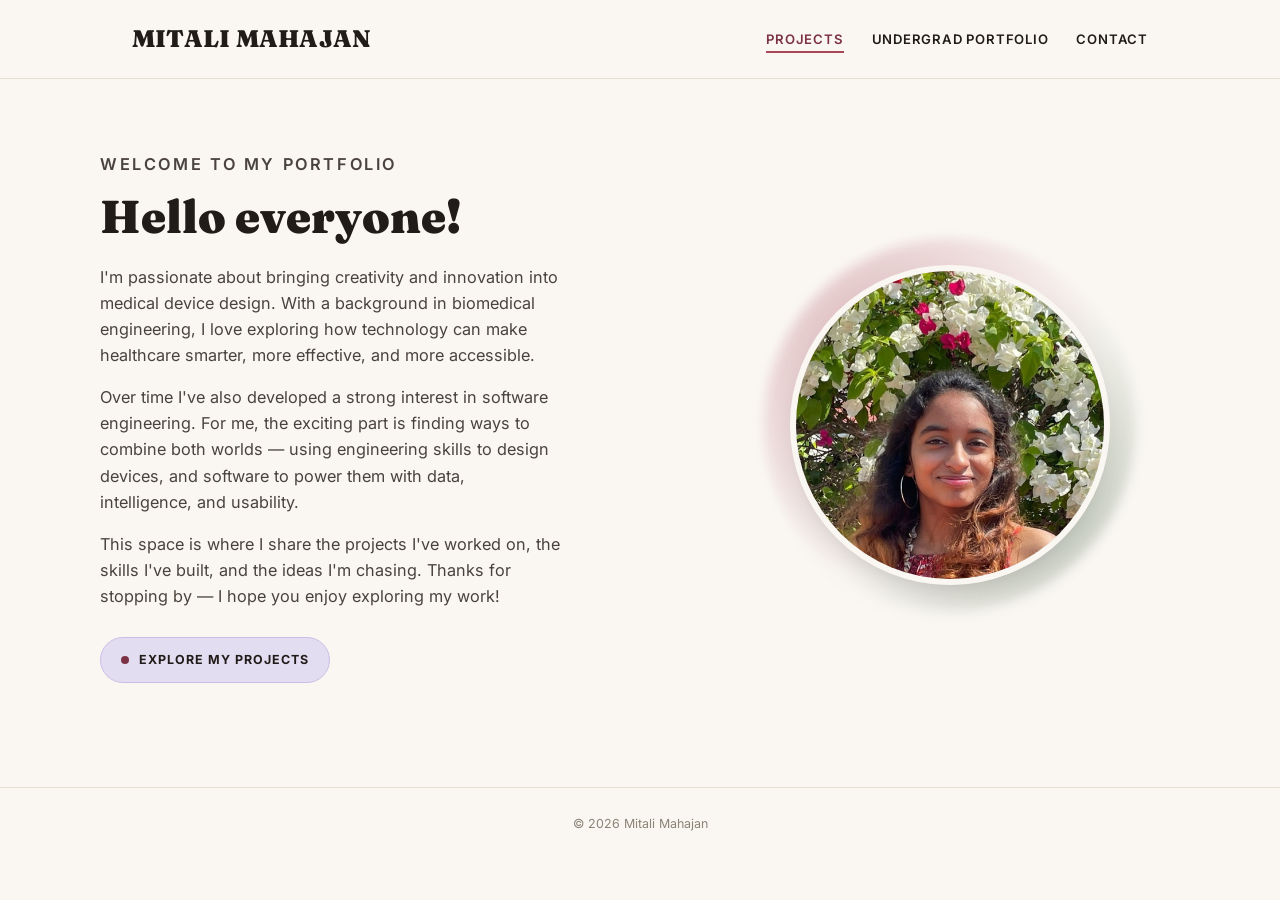
==== index.html @ 95b0ee53 "Add files via upload" ====
<!DOCTYPE html>
<html lang="en">
<head>
<meta charset="UTF-8">
<meta name="viewport" content="width=device-width, initial-scale=1.0">
<title>Mitali Mahajan — Portfolio</title>
<meta name="description" content="Mitali Mahajan — biomedical engineering &amp; software portfolio.">
<link rel="preconnect" href="https://fonts.googleapis.com">
<link href="https://fonts.googleapis.com/css2?family=Fraunces:wght@600;900&family=Inter:wght@400;500;600;700&display=swap" rel="stylesheet">
<link rel="stylesheet" href="style.css">
</head>
<body>

<header class="site-header">
  <div class="wrap">
    <a class="logo" href="index.html">MITALI MAHAJAN</a>
    <nav>
      <ul class="nav-links">
        <li><a href="projects.html" aria-current="page">Projects</a></li>
        <li><a href="#">Undergrad Portfolio</a></li>
        <li><a href="contact.html">Contact</a></li>
      </ul>
    </nav>
  </div>
</header>

<main>
  <section class="hero wrap">
    <div>
      <p class="eyebrow">Welcome to my portfolio</p>
      <h1>Hello everyone!</h1>
      <p>I'm passionate about bringing creativity and innovation into medical device design. With a background in biomedical engineering, I love exploring how technology can make healthcare smarter, more effective, and more accessible.</p>
      <p>Over time I've also developed a strong interest in software engineering. For me, the exciting part is finding ways to combine both worlds &mdash; using engineering skills to design devices, and software to power them with data, intelligence, and usability.</p>
      <p>This space is where I share the projects I've worked on, the skills I've built, and the ideas I'm chasing. Thanks for stopping by &mdash; I hope you enjoy exploring my work!</p>
      <p style="margin-top:28px;">
        <a class="pill-btn" href="projects.html"><span class="dot"></span>Explore my projects</a>
      </p>
    </div>
    <div class="hero-portrait">
      <div class="bloom" aria-hidden="true"></div>
      <img src="assets/img-000.jpg" alt="Mitali Mahajan smiling in front of white and pink bougainvillea flowers">
    </div>
  </section>
</main>

<footer class="site-footer">
  &copy; 2026 Mitali Mahajan
</footer>

</body>
</html>
---- style.css ----
/* ============================================
   Mitali Mahajan — Portfolio
   Design tokens
   ============================================ */
:root {
  --ink: #211c1a;
  --paper: #faf7f2;
  --paper-dim: #f1ece3;
  --rose: #a8465a;
  --rose-deep: #7c3245;
  --sage: #5f7a5e;
  --sage-pale: #dfe6dc;
  --lav: #e3ddf1;
  --lav-line: #c9bfe6;
  --line: #e4ded3;
  --shadow: 0 18px 40px -22px rgba(33, 28, 26, 0.35);
  --radius: 18px;

  --font-display: "Fraunces", Georgia, serif;
  --font-body: "Inter", -apple-system, BlinkMacSystemFont, sans-serif;
}

* { box-sizing: border-box; }

html { scroll-behavior: smooth; }

body {
  margin: 0;
  background: var(--paper);
  color: var(--ink);
  font-family: var(--font-body);
  font-size: 16px;
  line-height: 1.6;
  -webkit-font-smoothing: antialiased;
}

img { max-width: 100%; display: block; }

a { color: inherit; }

h1, h2, h3 {
  font-family: var(--font-display);
  font-weight: 900;
  line-height: 1.05;
  margin: 0;
}

.eyebrow {
  font-family: var(--font-body);
  font-size: 0.72rem;
  letter-spacing: 0.16em;
  text-transform: uppercase;
  font-weight: 600;
  color: var(--rose-deep);
}

/* ============ Layout shell ============ */
.wrap {
  max-width: 1080px;
  margin: 0 auto;
  padding: 0 32px;
}

/* ============ Header / nav ============ */
.site-header {
  position: sticky;
  top: 0;
  z-index: 50;
  background: rgba(250, 247, 242, 0.92);
  backdrop-filter: blur(8px);
  border-bottom: 1px solid var(--line);
}

.site-header .wrap {
  display: flex;
  align-items: center;
  justify-content: space-between;
  padding-top: 20px;
  padding-bottom: 20px;
  gap: 24px;
  flex-wrap: wrap;
}

.logo {
  font-family: var(--font-display);
  font-weight: 900;
  font-size: 1.5rem;
  letter-spacing: 0.01em;
  text-decoration: none;
  color: var(--ink);
  white-space: nowrap;
}

.logo:hover { color: var(--rose-deep); }

.nav-links {
  display: flex;
  gap: 28px;
  list-style: none;
  margin: 0;
  padding: 0;
  flex-wrap: wrap;
}

.nav-links a {
  text-decoration: none;
  font-size: 0.82rem;
  font-weight: 600;
  letter-spacing: 0.06em;
  text-transform: uppercase;
  color: var(--ink);
  padding-bottom: 4px;
  border-bottom: 2px solid transparent;
  transition: border-color 0.2s ease, color 0.2s ease;
}

.nav-links a:hover,
.nav-links a[aria-current="page"] {
  border-color: var(--rose);
  color: var(--rose-deep);
}

/* ============ Buttons / pills ============ */
.pill-btn {
  display: inline-flex;
  align-items: center;
  gap: 10px;
  background: var(--lav);
  border: 1px solid var(--lav-line);
  color: var(--ink);
  text-decoration: none;
  font-size: 0.78rem;
  font-weight: 700;
  letter-spacing: 0.08em;
  text-transform: uppercase;
  padding: 12px 20px;
  border-radius: 999px;
  transition: transform 0.18s ease, box-shadow 0.18s ease, background 0.18s ease;
}

.pill-btn:hover {
  background: #d8cff0;
  transform: translateY(-2px);
  box-shadow: var(--shadow);
}

.pill-btn .dot {
  width: 8px;
  height: 8px;
  border-radius: 50%;
  background: var(--rose-deep);
  flex: none;
}

.home-float {
  position: fixed;
  right: 28px;
  bottom: 28px;
  z-index: 40;
}

/* ============ Hero (home page) ============ */
.hero {
  padding: 72px 0 88px;
  display: grid;
  grid-template-columns: 1.1fr 0.9fr;
  gap: 56px;
  align-items: center;
}

.hero h1 {
  font-size: clamp(2.1rem, 3.6vw, 2.9rem);
  margin-bottom: 22px;
}

.hero p {
  font-size: 1.02rem;
  color: #4a433d;
  margin: 0 0 16px;
  max-width: 46ch;
}

.hero-portrait {
  position: relative;
  justify-self: center;
}

.hero-portrait .bloom {
  position: absolute;
  inset: -26px;
  border-radius: 50%;
  background: radial-gradient(circle at 30% 30%, var(--rose) 0%, transparent 62%),
              radial-gradient(circle at 75% 70%, var(--sage) 0%, transparent 55%);
  opacity: 0.35;
  filter: blur(6px);
  z-index: 0;
}

.hero-portrait img {
  position: relative;
  z-index: 1;
  width: 320px;
  height: 320px;
  object-fit: cover;
  border-radius: 50%;
  border: 6px solid var(--paper);
  box-shadow: var(--shadow);
}

/* ============ Section dividers ============ */
.divider {
  display: flex;
  align-items: center;
  gap: 14px;
  margin: 0 0 44px;
}

.divider .stem {
  width: 34px;
  height: 2px;
  background: var(--rose);
}

/* ============ Projects grid ============ */
.projects-intro {
  padding: 64px 0 8px;
  text-align: center;
}

.projects-intro h1 {
  font-size: clamp(1.9rem, 3vw, 2.5rem);
  margin: 10px 0 12px;
}

.projects-intro p {
  color: #4a433d;
  max-width: 52ch;
  margin: 0 auto;
}

.project-grid {
  display: grid;
  grid-template-columns: repeat(auto-fit, minmax(230px, 1fr));
  gap: 26px;
  padding: 48px 0 96px;
}

.project-card {
  background: #fff;
  border: 1px solid var(--line);
  border-radius: var(--radius);
  overflow: hidden;
  text-decoration: none;
  color: var(--ink);
  transition: transform 0.22s ease, box-shadow 0.22s ease;
  display: flex;
  flex-direction: column;
}

.project-card:hover {
  transform: translateY(-6px);
  box-shadow: var(--shadow);
}

.project-card .thumb {
  aspect-ratio: 4 / 3;
  overflow: hidden;
  background: var(--paper-dim);
}

.project-card .thumb img {
  width: 100%;
  height: 100%;
  object-fit: cover;
  transition: transform 0.4s ease;
}

.project-card:hover .thumb img { transform: scale(1.06); }

.project-card .card-body {
  padding: 20px 22px 24px;
  flex: 1;
  display: flex;
  flex-direction: column;
  gap: 8px;
}

.project-card h3 {
  font-size: 1.12rem;
  font-weight: 800;
}

.project-card p {
  margin: 0;
  font-size: 0.9rem;
  color: #5c554e;
}

.project-card .tag {
  margin-top: auto;
  font-size: 0.7rem;
  font-weight: 700;
  letter-spacing: 0.1em;
  text-transform: uppercase;
  color: var(--sage);
}

/* ============ Project detail pages ============ */
.detail-hero {
  padding: 56px 0 8px;
  text-align: center;
}

.detail-hero h1 {
  font-size: clamp(1.9rem, 3.2vw, 2.6rem);
  margin-top: 10px;
}

.detail-media {
  padding: 40px 0 8px;
  display: grid;
  gap: 20px;
}

.detail-media.two-col {
  grid-template-columns: 1fr 1fr;
}

.detail-media img {
  width: 100%;
  height: 100%;
  object-fit: cover;
  border-radius: var(--radius);
  box-shadow: var(--shadow);
}

.detail-media .full {
  grid-column: 1 / -1;
  max-height: 460px;
}

.detail-body {
  padding: 48px 0 40px;
  display: grid;
  grid-template-columns: repeat(2, 1fr);
  gap: 32px;
}

.detail-body p {
  margin: 0;
  color: #40392f0;
  color: #3d372f;
}

.detail-body.single {
  grid-template-columns: 1fr;
  max-width: 68ch;
  margin: 0 auto;
  text-align: center;
}

.detail-caption {
  text-align: center;
  font-family: var(--font-display);
  font-size: 1.3rem;
  font-weight: 700;
  color: var(--rose-deep);
  padding: 8px 0 32px;
}

.detail-nav {
  padding: 12px 0 100px;
  display: flex;
  justify-content: center;
  gap: 16px;
}

/* ============ Contact page ============ */
.contact-wrap {
  padding: 88px 0 140px;
  text-align: center;
}

.contact-card {
  max-width: 460px;
  margin: 40px auto 0;
  background: #fff;
  border: 1px solid var(--line);
  border-radius: var(--radius);
  box-shadow: var(--shadow);
  padding: 40px 36px;
  text-align: left;
  display: flex;
  flex-direction: column;
  gap: 20px;
}

.contact-row .label {
  display: block;
  font-size: 0.68rem;
  font-weight: 700;
  letter-spacing: 0.12em;
  text-transform: uppercase;
  color: var(--sage);
  margin-bottom: 4px;
}

.contact-row a,
.contact-row span {
  font-size: 1.02rem;
  font-weight: 600;
  text-decoration: none;
}

.contact-row a:hover { color: var(--rose-deep); }

/* ============ Footer ============ */
.site-footer {
  border-top: 1px solid var(--line);
  padding: 26px 0 40px;
  text-align: center;
  font-size: 0.78rem;
  color: #8b8378;
}

/* ============ Responsive ============ */
@media (max-width: 760px) {
  .hero {
    grid-template-columns: 1fr;
    text-align: center;
    padding-top: 48px;
  }
  .hero p { margin-left: auto; margin-right: auto; }
  .hero-portrait { order: -1; }
  .hero-portrait img { width: 220px; height: 220px; }
  .detail-media.two-col { grid-template-columns: 1fr; }
  .detail-body { grid-template-columns: 1fr; text-align: left; }
  .site-header .wrap { justify-content: center; text-align: center; }
  .nav-links { justify-content: center; }
}

@media (prefers-reduced-motion: reduce) {
  * { transition: none !important; scroll-behavior: auto !important; }
}

/* Keyboard focus visibility */
a:focus-visible, button:focus-visible {
  outline: 2px solid var(--rose-deep);
  outline-offset: 3px;
}
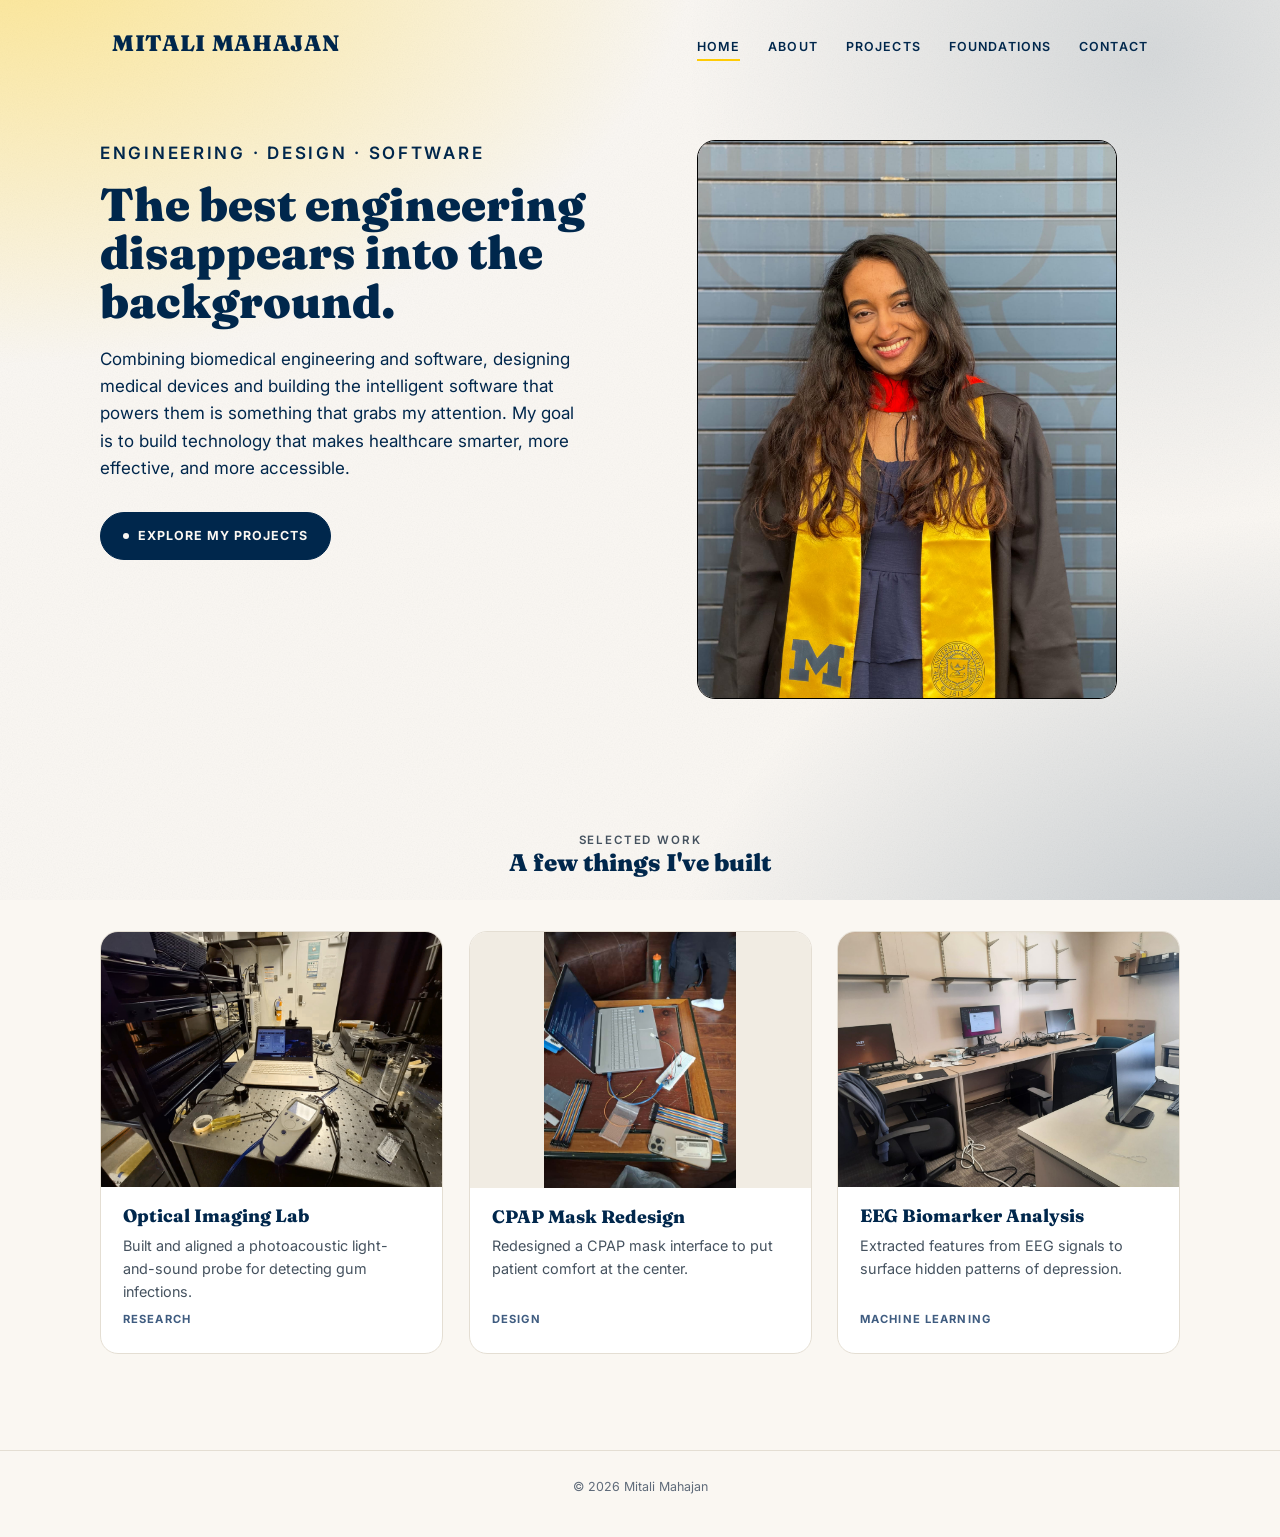
==== commit 1302a4c8: "Initial portfolio commit" ====
--- a/index.html
+++ b/index.html
@@ -3,43 +3,81 @@
 <head>
 <meta charset="UTF-8">
 <meta name="viewport" content="width=device-width, initial-scale=1.0">
-<title>Mitali Mahajan — Portfolio</title>
-<meta name="description" content="Mitali Mahajan — biomedical engineering &amp; software portfolio.">
+<title>Mitali Mahajan Portfolio</title>
+<meta name="description" content="Mitali Mahajan biomedical engineering &amp; software portfolio.">
 <link rel="preconnect" href="https://fonts.googleapis.com">
 <link href="https://fonts.googleapis.com/css2?family=Fraunces:wght@600;900&family=Inter:wght@400;500;600;700&display=swap" rel="stylesheet">
-<link rel="stylesheet" href="style.css">
+<link rel="stylesheet" href="style.css?v=11">
+<script>document.documentElement.classList.add('js');</script>
 </head>
 <body>
+
+<a class="skip-link" href="#main-content">Skip to content</a>
 
 <header class="site-header">
   <div class="wrap">
     <a class="logo" href="index.html">MITALI MAHAJAN</a>
-    <nav>
+    <nav aria-label="Primary">
       <ul class="nav-links">
-        <li><a href="projects.html" aria-current="page">Projects</a></li>
-        <li><a href="#">Undergrad Portfolio</a></li>
+        <li><a href="index.html" aria-current="page">Home</a></li>
+        <li><a href="about.html">About</a></li>
+        <li><a href="projects.html">Projects</a></li>
+        <li><a href="https://mitalimahajan2209.wixsite.com/mitali-mahajan" target="_blank" rel="noopener">Foundations</a></li>
         <li><a href="contact.html">Contact</a></li>
       </ul>
     </nav>
   </div>
 </header>
 
-<main>
+<main id="main-content">
   <section class="hero wrap">
-    <div>
-      <p class="eyebrow">Welcome to my portfolio</p>
-      <h1>Hello everyone!</h1>
-      <p>I'm passionate about bringing creativity and innovation into medical device design. With a background in biomedical engineering, I love exploring how technology can make healthcare smarter, more effective, and more accessible.</p>
-      <p>Over time I've also developed a strong interest in software engineering. For me, the exciting part is finding ways to combine both worlds &mdash; using engineering skills to design devices, and software to power them with data, intelligence, and usability.</p>
-      <p>This space is where I share the projects I've worked on, the skills I've built, and the ideas I'm chasing. Thanks for stopping by &mdash; I hope you enjoy exploring my work!</p>
-      <p style="margin-top:28px;">
+    <div data-reveal-group>
+      <p class="eyebrow reveal">Engineering · Design · Software</p>
+      <h1 class="reveal">The best engineering disappears into the background.</h1>
+      <p class="reveal">Combining biomedical engineering and software, designing medical devices and building the intelligent software that powers them is something that grabs my attention. My goal is to build technology that makes healthcare smarter, more effective, and more accessible.</p>
+      <p class="reveal hero-cta">
         <a class="pill-btn" href="projects.html"><span class="dot"></span>Explore my projects</a>
       </p>
     </div>
-    <div class="hero-portrait">
-      <div class="bloom" aria-hidden="true"></div>
-      <img src="assets/img-000.jpg" alt="Mitali Mahajan smiling in front of white and pink bougainvillea flowers">
+    <div class="hero-portrait reveal">
+      <img src="assets/gradpic.jpeg" alt="Mitali Mahajan in cap and gown wearing a University of Michigan graduation stole">
     </div>
+  </section>
+
+  <section class="projects-intro wrap">
+    <p class="eyebrow">Selected work</p>
+    <h2>A few things I've built</h2>
+  </section>
+
+  <section class="project-grid wrap">
+
+    <a class="project-card" href="optical-imaging.html">
+      <div class="thumb"><img src="assets/img-001.jpg" alt="Photoacoustic optical imaging lab setup"></div>
+      <div class="card-body">
+        <h3>Optical Imaging Lab</h3>
+        <p>Built and aligned a photoacoustic light-and-sound probe for detecting gum infections.</p>
+        <span class="tag">Research</span>
+      </div>
+    </a>
+
+    <a class="project-card" href="sling-health.html">
+      <div class="thumb"><img src="assets/img-003.jpg" alt="Sling Health prototyping session"></div>
+      <div class="card-body">
+        <h3>CPAP Mask Redesign</h3>
+        <p>Redesigned a CPAP mask interface to put patient comfort at the center.</p>
+        <span class="tag">Design</span>
+      </div>
+    </a>
+
+    <a class="project-card" href="ml-eeg.html">
+      <div class="thumb"><img src="assets/img-005.jpg" alt="Lehigh University campus sign"></div>
+      <div class="card-body">
+        <h3>EEG Biomarker Analysis</h3>
+        <p>Extracted features from EEG signals to surface hidden patterns of depression.</p>
+        <span class="tag">Machine Learning</span>
+      </div>
+    </a>
+
   </section>
 </main>
 
@@ -47,5 +85,6 @@
   &copy; 2026 Mitali Mahajan
 </footer>
 
+<script src="script.js"></script>
 </body>
 </html>
--- a/style.css
+++ b/style.css
@@ -1,20 +1,46 @@
 /* ============================================
-   Mitali Mahajan — Portfolio
-   Design tokens
+   Mitali Mahajan Portfolio
+   Design tokens — maize & blue (U-M) palette
    ============================================ */
 :root {
-  --ink: #211c1a;
-  --paper: #faf7f2;
-  --paper-dim: #f1ece3;
-  --rose: #a8465a;
-  --rose-deep: #7c3245;
-  --sage: #5f7a5e;
-  --sage-pale: #dfe6dc;
-  --lav: #e3ddf1;
-  --lav-line: #c9bfe6;
-  --line: #e4ded3;
-  --shadow: 0 18px 40px -22px rgba(33, 28, 26, 0.35);
+  /* ---- Anchor blue (University of Michigan blue) ---- */
+  --blue: #00274c;          /* primary: sidebar bg, headings, body text on light */
+  --blue-deep: #001a33;     /* deeper blue: image mattes, pressed states */
+  --blue-bright: #2b5590;   /* lifted blue: link hover on light, focus ring */
+  --blue-rgb: 0, 39, 76;    /* translucent blue overlays */
+
+  /* ---- Secondary muted blue (steel) — tags, labels, secondary UI ---- */
+  --steel: #3f5c80;
+
+  /* ---- Maize accent — spot colour only, never a large fill ---- */
+  --maize: #ffcb05;         /* active nav state, key hover highlights, signature accent */
+  --maize-rgb: 255, 203, 5; /* maize glows */
+
+  /* ---- Neutral surfaces ---- */
+  --paper: #faf7f2;         /* warm off-white — main content bg */
+  --paper-dim: #f1ece3;     /* warm dim — image thumb bg */
+  --card: #ffffff;          /* card / panel bg */
+  --line: #e4ded3;          /* warm hairline border */
+
+  /* ---- Text on light ---- */
+  --text-soft: #45525f;     /* secondary paragraph text */
+  --muted: #5f6b7a;         /* footer / faint text */
+
+  /* ---- Soft UI fill (buttons / chips) ---- */
+  --fill: #e9eef5;
+  --fill-line: #cdd9e8;
+  --fill-hover: #dae4f1;
+
+  /* ---- Sidebar ---- */
+  --sidebar-bg: var(--blue);
+  --sidebar-ink: #eef2f7;   /* near-white text on blue */
+  --sidebar-muted: #9db0c6; /* muted blue-grey — inactive / footer */
+
+  --shadow: 0 18px 40px -22px rgba(0, 20, 45, 0.30);
+  --shadow-lift: 0 26px 55px -24px rgba(0, 20, 45, 0.40);
   --radius: 18px;
+
+  --sidebar-w: 264px;
 
   --font-display: "Fraunces", Georgia, serif;
   --font-body: "Inter", -apple-system, BlinkMacSystemFont, sans-serif;
@@ -27,11 +53,31 @@
 body {
   margin: 0;
   background: var(--paper);
-  color: var(--ink);
+  color: var(--blue);
   font-family: var(--font-body);
   font-size: 16px;
   line-height: 1.6;
   -webkit-font-smoothing: antialiased;
+}
+
+/* ============ Ambient page backdrop ============
+   Fixed layer behind all content: two soft light washes in
+   opposite corners plus a faint paper grain. Kept very low
+   contrast so it reads as texture, never pattern. */
+body::before {
+  content: "";
+  position: fixed;
+  inset: 0;
+  z-index: -1;
+  pointer-events: none;
+  background-color: var(--paper);
+  background-image:
+    radial-gradient(1250px 780px at 0% -8%, rgba(var(--maize-rgb), 0.42), transparent 56%),
+    radial-gradient(1150px 880px at 104% 114%, rgba(var(--blue-rgb), 0.26), transparent 58%),
+    radial-gradient(780px 780px at 90% 6%, rgba(var(--blue-rgb), 0.14), transparent 60%),
+    url("data:image/svg+xml,%3Csvg xmlns='http://www.w3.org/2000/svg' width='160' height='160'%3E%3Cfilter id='n'%3E%3CfeTurbulence type='fractalNoise' baseFrequency='0.8' numOctaves='2' stitchTiles='stitch'/%3E%3CfeColorMatrix type='saturate' values='0'/%3E%3C/filter%3E%3Crect width='100%25' height='100%25' filter='url(%23n)' opacity='0.09'/%3E%3C/svg%3E");
+  background-repeat: no-repeat, no-repeat, no-repeat, repeat;
+  background-size: auto, auto, auto, 160px 160px;
 }
 
 img { max-width: 100%; display: block; }
@@ -51,7 +97,7 @@
   letter-spacing: 0.16em;
   text-transform: uppercase;
   font-weight: 600;
-  color: var(--rose-deep);
+  color: var(--steel);
 }
 
 /* ============ Layout shell ============ */
@@ -61,94 +107,60 @@
   padding: 0 32px;
 }
 
-/* ============ Header / nav ============ */
-.site-header {
-  position: sticky;
-  top: 0;
-  z-index: 50;
-  background: rgba(250, 247, 242, 0.92);
-  backdrop-filter: blur(8px);
-  border-bottom: 1px solid var(--line);
-}
-
-.site-header .wrap {
-  display: flex;
-  align-items: center;
-  justify-content: space-between;
-  padding-top: 20px;
-  padding-bottom: 20px;
-  gap: 24px;
-  flex-wrap: wrap;
-}
-
-.logo {
-  font-family: var(--font-display);
-  font-weight: 900;
-  font-size: 1.5rem;
-  letter-spacing: 0.01em;
-  text-decoration: none;
-  color: var(--ink);
-  white-space: nowrap;
-}
-
-.logo:hover { color: var(--rose-deep); }
-
-.nav-links {
-  display: flex;
-  gap: 28px;
-  list-style: none;
-  margin: 0;
-  padding: 0;
-  flex-wrap: wrap;
-}
-
-.nav-links a {
-  text-decoration: none;
+#main-content {
+  min-width: 0;
+  min-height: 100vh;
+}
+
+/* ============ Skip link ============ */
+.skip-link {
+  position: fixed;
+  top: 10px;
+  left: 10px;
+  z-index: 120;
+  background: var(--sidebar-bg);
+  color: #fff;
   font-size: 0.82rem;
   font-weight: 600;
-  letter-spacing: 0.06em;
-  text-transform: uppercase;
-  color: var(--ink);
-  padding-bottom: 4px;
-  border-bottom: 2px solid transparent;
-  transition: border-color 0.2s ease, color 0.2s ease;
-}
-
-.nav-links a:hover,
-.nav-links a[aria-current="page"] {
-  border-color: var(--rose);
-  color: var(--rose-deep);
-}
+  padding: 10px 16px;
+  border-radius: 10px;
+  text-decoration: none;
+  transform: translateY(-180%);
+  transition: transform 0.2s ease;
+}
+.skip-link:focus { transform: none; }
 
 /* ============ Buttons / pills ============ */
 .pill-btn {
   display: inline-flex;
   align-items: center;
-  gap: 10px;
-  background: var(--lav);
-  border: 1px solid var(--lav-line);
-  color: var(--ink);
+  gap: 9px;
+  background: var(--blue);
+  border: 1px solid var(--blue);
+  color: var(--paper);
   text-decoration: none;
   font-size: 0.78rem;
   font-weight: 700;
   letter-spacing: 0.08em;
   text-transform: uppercase;
-  padding: 12px 20px;
+  padding: 13px 22px;
   border-radius: 999px;
-  transition: transform 0.18s ease, box-shadow 0.18s ease, background 0.18s ease;
+  transition: transform 0.18s ease, box-shadow 0.18s ease,
+              background 0.18s ease, border-color 0.18s ease;
 }
 
 .pill-btn:hover {
-  background: #d8cff0;
-  transform: translateY(-2px);
-  box-shadow: var(--shadow);
+  background: var(--blue-bright);
+  border-color: var(--blue-bright);
+  transform: translateY(-3px);
+  box-shadow: var(--shadow-lift);
 }
 
 .pill-btn .dot {
-  width: 8px;
-  height: 8px;
+  width: 6px;
+  height: 6px;
   border-radius: 50%;
-  background: var(--rose-deep);
+  background: currentColor;
   flex: none;
 }
 
@@ -159,25 +171,50 @@
   z-index: 40;
 }
 
+/* ============ Scroll reveal ============ */
+html.js .reveal {
+  opacity: 0;
+  transform: translateY(22px);
+  transition: opacity 0.7s ease,
+              transform 0.7s cubic-bezier(0.2, 0.7, 0.2, 1);
+  transition-delay: var(--reveal-delay, 0ms);
+  will-change: opacity, transform;
+}
+html.js .reveal.is-visible {
+  opacity: 1;
+  transform: none;
+}
+
 /* ============ Hero (home page) ============ */
 .hero {
-  padding: 72px 0 88px;
+  padding: 52px 0 68px;
   display: grid;
-  grid-template-columns: 1.1fr 0.9fr;
-  gap: 56px;
-  align-items: center;
+  grid-template-columns: 1.05fr 0.95fr;
+  gap: 64px;
+  align-items: start;
 }
 
 .hero h1 {
   font-size: clamp(2.1rem, 3.6vw, 2.9rem);
-  margin-bottom: 22px;
+  margin-bottom: 20px;
 }
 
 .hero p {
-  font-size: 1.02rem;
-  color: #4a433d;
-  margin: 0 0 16px;
-  max-width: 46ch;
+  font-size: 1.0625rem;
+  color: var(--blue);
+  margin: 0 0 14px;
+  max-width: 44ch;
+}
+
+/* "About the site" paragraph — set apart from the two "about me" ones */
+.hero .hero-note {
+  margin-top: 26px;
+  padding-top: 22px;
+  border-top: 1px solid var(--line);
+}
+
+.hero .hero-cta {
+  margin: 30px 0 0;
 }
 
 .hero-portrait {
@@ -185,26 +222,14 @@
   justify-self: center;
 }
 
-.hero-portrait .bloom {
-  position: absolute;
-  inset: -26px;
-  border-radius: 50%;
-  background: radial-gradient(circle at 30% 30%, var(--rose) 0%, transparent 62%),
-              radial-gradient(circle at 75% 70%, var(--sage) 0%, transparent 55%);
-  opacity: 0.35;
-  filter: blur(6px);
-  z-index: 0;
-}
-
 .hero-portrait img {
   position: relative;
   z-index: 1;
-  width: 320px;
-  height: 320px;
-  object-fit: cover;
-  border-radius: 50%;
-  border: 6px solid var(--paper);
-  box-shadow: var(--shadow);
+  width: min(420px, 100%);
+  height: auto;
+  object-fit: contain;
+  border-radius: var(--radius);
+  border: 1px solid #000;
 }
 
 /* ============ Section dividers ============ */
@@ -218,7 +243,7 @@
 .divider .stem {
   width: 34px;
   height: 2px;
-  background: var(--rose);
+  background: var(--maize);
 }
 
 /* ============ Projects grid ============ */
@@ -233,7 +258,7 @@
 }
 
 .projects-intro p {
-  color: #4a433d;
+  color: var(--text-soft);
   max-width: 52ch;
   margin: 0 auto;
 }
@@ -246,23 +271,33 @@
 }
 
 .project-card {
-  background: #fff;
+  background: var(--card);
   border: 1px solid var(--line);
   border-radius: var(--radius);
   overflow: hidden;
   text-decoration: none;
-  color: var(--ink);
-  transition: transform 0.22s ease, box-shadow 0.22s ease;
+  color: var(--blue);
+  transform: perspective(900px);
+  transition: transform 0.24s cubic-bezier(0.2, 0.7, 0.2, 1),
+              box-shadow 0.28s ease;
   display: flex;
   flex-direction: column;
 }
 
 .project-card:hover {
-  transform: translateY(-6px);
-  box-shadow: var(--shadow);
+  transform: perspective(900px)
+             rotateX(var(--tiltX, 0deg))
+             rotateY(var(--tiltY, 0deg))
+             translateY(-6px) scale(1.015);
+  box-shadow: var(--shadow-lift);
+}
+.project-card:focus-visible {
+  outline: 2px solid var(--blue);
+  outline-offset: 3px;
 }
 
 .project-card .thumb {
+  position: relative;
   aspect-ratio: 4 / 3;
   overflow: hidden;
   background: var(--paper-dim);
@@ -271,11 +306,36 @@
 .project-card .thumb img {
   width: 100%;
   height: 100%;
-  object-fit: cover;
+  object-fit: contain;
   transition: transform 0.4s ease;
 }
 
 .project-card:hover .thumb img { transform: scale(1.06); }
+
+/* "View project" affordance appears on hover / focus */
+.project-card .thumb::after {
+  content: "View project \2192";
+  position: absolute;
+  left: 14px;
+  bottom: 14px;
+  font-family: var(--font-body);
+  font-size: 0.68rem;
+  font-weight: 700;
+  letter-spacing: 0.08em;
+  text-transform: uppercase;
+  color: #fff;
+  background: rgba(var(--blue-rgb), 0.92);
+  padding: 7px 12px;
+  border-radius: 999px;
+  transform: translateY(8px);
+  opacity: 0;
+  transition: transform 0.28s ease, opacity 0.28s ease;
+}
+.project-card:hover .thumb::after,
+.project-card:focus-visible .thumb::after {
+  transform: none;
+  opacity: 1;
+}
 
 .project-card .card-body {
   padding: 20px 22px 24px;
@@ -293,7 +353,7 @@
 .project-card p {
   margin: 0;
   font-size: 0.9rem;
-  color: #5c554e;
+  color: var(--text-soft);
 }
 
 .project-card .tag {
@@ -302,7 +362,7 @@
   font-weight: 700;
   letter-spacing: 0.1em;
   text-transform: uppercase;
-  color: var(--sage);
+  color: var(--steel);
 }
 
 /* ============ Project detail pages ============ */
@@ -328,15 +388,16 @@
 
 .detail-media img {
   width: 100%;
-  height: 100%;
-  object-fit: cover;
+  height: auto;
+  object-fit: contain;
   border-radius: var(--radius);
   box-shadow: var(--shadow);
 }
 
 .detail-media .full {
   grid-column: 1 / -1;
-  max-height: 460px;
+  max-height: 80vh;
+  object-fit: contain;
 }
 
 .detail-body {
@@ -348,8 +409,7 @@
 
 .detail-body p {
   margin: 0;
-  color: #40392f0;
-  color: #3d372f;
+  color: var(--text-soft);
 }
 
 .detail-body.single {
@@ -359,12 +419,91 @@
   text-align: center;
 }
 
+/* About page — photo + text two-column body
+   (inherits the 2-col grid + mobile stacking from .detail-body) */
+.about-columns {
+  align-items: stretch;
+}
+
+/* Photo fills the height of the text column and crops to fit. */
+.about-photo {
+  position: relative;
+  overflow: hidden;
+  min-height: 320px;
+  border-radius: var(--radius);
+  border: 1px solid #000;
+}
+
+.about-photo img {
+  position: absolute;
+  inset: 0;
+  width: 100%;
+  height: 100%;
+  object-fit: cover;
+  object-position: center 38%;
+}
+
+.about-text p + p {
+  margin-top: 16px;
+}
+
+/* About page — Skills & Tools row */
+.about-skills {
+  padding: 40px 0 8px;
+  text-align: center;
+}
+
+.skill-list {
+  list-style: none;
+  margin: 16px 0 0;
+  padding: 0;
+  display: flex;
+  flex-wrap: wrap;
+  justify-content: center;
+  gap: 12px;
+}
+
+.skill-list li {
+  background: var(--card);
+  border: 1px solid var(--line);
+  border-radius: 999px;
+  padding: 10px 18px;
+  font-size: 0.85rem;
+  font-weight: 600;
+  color: var(--blue);
+}
+
+/* "More" toggle — wrapper carries no pill, the button is the pill */
+.skill-list li.skill-more-wrap {
+  background: none;
+  border: 0;
+  padding: 0;
+}
+
+.skill-more {
+  font-family: inherit;
+  background: var(--fill);
+  border: 1px solid var(--fill-line);
+  border-radius: 999px;
+  padding: 10px 18px;
+  font-size: 0.85rem;
+  font-weight: 600;
+  color: var(--blue);
+  cursor: pointer;
+  transition: background 0.18s ease, border-color 0.18s ease;
+}
+
+.skill-more:hover {
+  background: var(--fill-hover);
+  border-color: var(--blue-bright);
+}
+
 .detail-caption {
   text-align: center;
   font-family: var(--font-display);
   font-size: 1.3rem;
   font-weight: 700;
-  color: var(--rose-deep);
+  color: var(--steel);
   padding: 8px 0 32px;
 }
 
@@ -384,7 +523,7 @@
 .contact-card {
   max-width: 460px;
   margin: 40px auto 0;
-  background: #fff;
+  background: var(--card);
   border: 1px solid var(--line);
   border-radius: var(--radius);
   box-shadow: var(--shadow);
@@ -401,7 +540,7 @@
   font-weight: 700;
   letter-spacing: 0.12em;
   text-transform: uppercase;
-  color: var(--sage);
+  color: var(--steel);
   margin-bottom: 4px;
 }
 
@@ -412,7 +551,7 @@
   text-decoration: none;
 }
 
-.contact-row a:hover { color: var(--rose-deep); }
+.contact-row a:hover { color: var(--blue-bright); }
 
 /* ============ Footer ============ */
 .site-footer {
@@ -420,11 +559,84 @@
   padding: 26px 0 40px;
   text-align: center;
   font-size: 0.78rem;
-  color: #8b8378;
-}
+  color: var(--muted);
+}
+
+/* ============ Top navigation ============
+   Transparent horizontal bar: name on the left, links beside it.
+   No background — sits directly on the page. */
+.site-header {
+  position: relative;
+  z-index: 50;
+  background: transparent;
+}
+.site-header .wrap {
+  display: flex;
+  align-items: baseline;
+  column-gap: 96px;
+  row-gap: 8px;
+  padding: 26px 32px 26px 12px;
+  flex-wrap: wrap;
+}
+.site-header .logo {
+  font-family: var(--font-display);
+  font-weight: 900;
+  font-size: 1.4rem;
+  letter-spacing: 0.03em;
+  text-transform: uppercase;
+  text-decoration: none;
+  color: var(--blue);
+  transition: color 0.2s ease;
+}
+.site-header .logo:hover { color: var(--blue-bright); }
+.site-header nav { margin-left: auto; }
+.site-header nav ul {
+  display: flex;
+  gap: 28px;
+  list-style: none;
+  margin: 0;
+  padding: 0;
+  flex-wrap: wrap;
+}
+.site-header nav a {
+  position: relative;
+  display: inline-block;
+  color: var(--blue);
+  text-decoration: none;
+  font-size: 0.78rem;
+  font-weight: 600;
+  letter-spacing: 0.09em;
+  text-transform: uppercase;
+  padding-bottom: 4px;
+  transition: color 0.2s ease;
+}
+.site-header nav a::after {
+  content: "";
+  position: absolute;
+  left: 0;
+  right: 0;
+  bottom: 0;
+  height: 2px;
+  background: var(--maize);
+  transform: scaleX(0);
+  transform-origin: left;
+  transition: transform 0.28s cubic-bezier(0.2, 0.7, 0.2, 1);
+}
+.site-header nav a:hover,
+.site-header nav a:focus-visible { color: var(--blue-bright); }
+.site-header nav a:hover::after,
+.site-header nav a:focus-visible::after { transform: scaleX(1); }
+.site-header nav a[aria-current="page"]::after { transform: scaleX(1); }
 
 /* ============ Responsive ============ */
-@media (max-width: 760px) {
+@media (max-width: 900px) {
+  .site-header .wrap {
+    column-gap: 24px;
+    padding: 18px 22px;
+  }
+  .site-header .logo { font-size: 1.2rem; }
+  .site-header nav ul { gap: 18px; }
+
   .hero {
     grid-template-columns: 1fr;
     text-align: center;
@@ -432,19 +644,23 @@
   }
   .hero p { margin-left: auto; margin-right: auto; }
   .hero-portrait { order: -1; }
-  .hero-portrait img { width: 220px; height: 220px; }
+  .hero-portrait img { width: min(320px, 80vw); height: auto; }
   .detail-media.two-col { grid-template-columns: 1fr; }
   .detail-body { grid-template-columns: 1fr; text-align: left; }
-  .site-header .wrap { justify-content: center; text-align: center; }
-  .nav-links { justify-content: center; }
 }
 
 @media (prefers-reduced-motion: reduce) {
-  * { transition: none !important; scroll-behavior: auto !important; }
+  *, *::before, *::after {
+    animation-duration: 0.001ms !important;
+    animation-iteration-count: 1 !important;
+    transition-duration: 0.001ms !important;
+    scroll-behavior: auto !important;
+  }
+  html.js .reveal { opacity: 1 !important; transform: none !important; }
 }
 
 /* Keyboard focus visibility */
 a:focus-visible, button:focus-visible {
-  outline: 2px solid var(--rose-deep);
+  outline: 2px solid var(--blue);
   outline-offset: 3px;
-}
+}
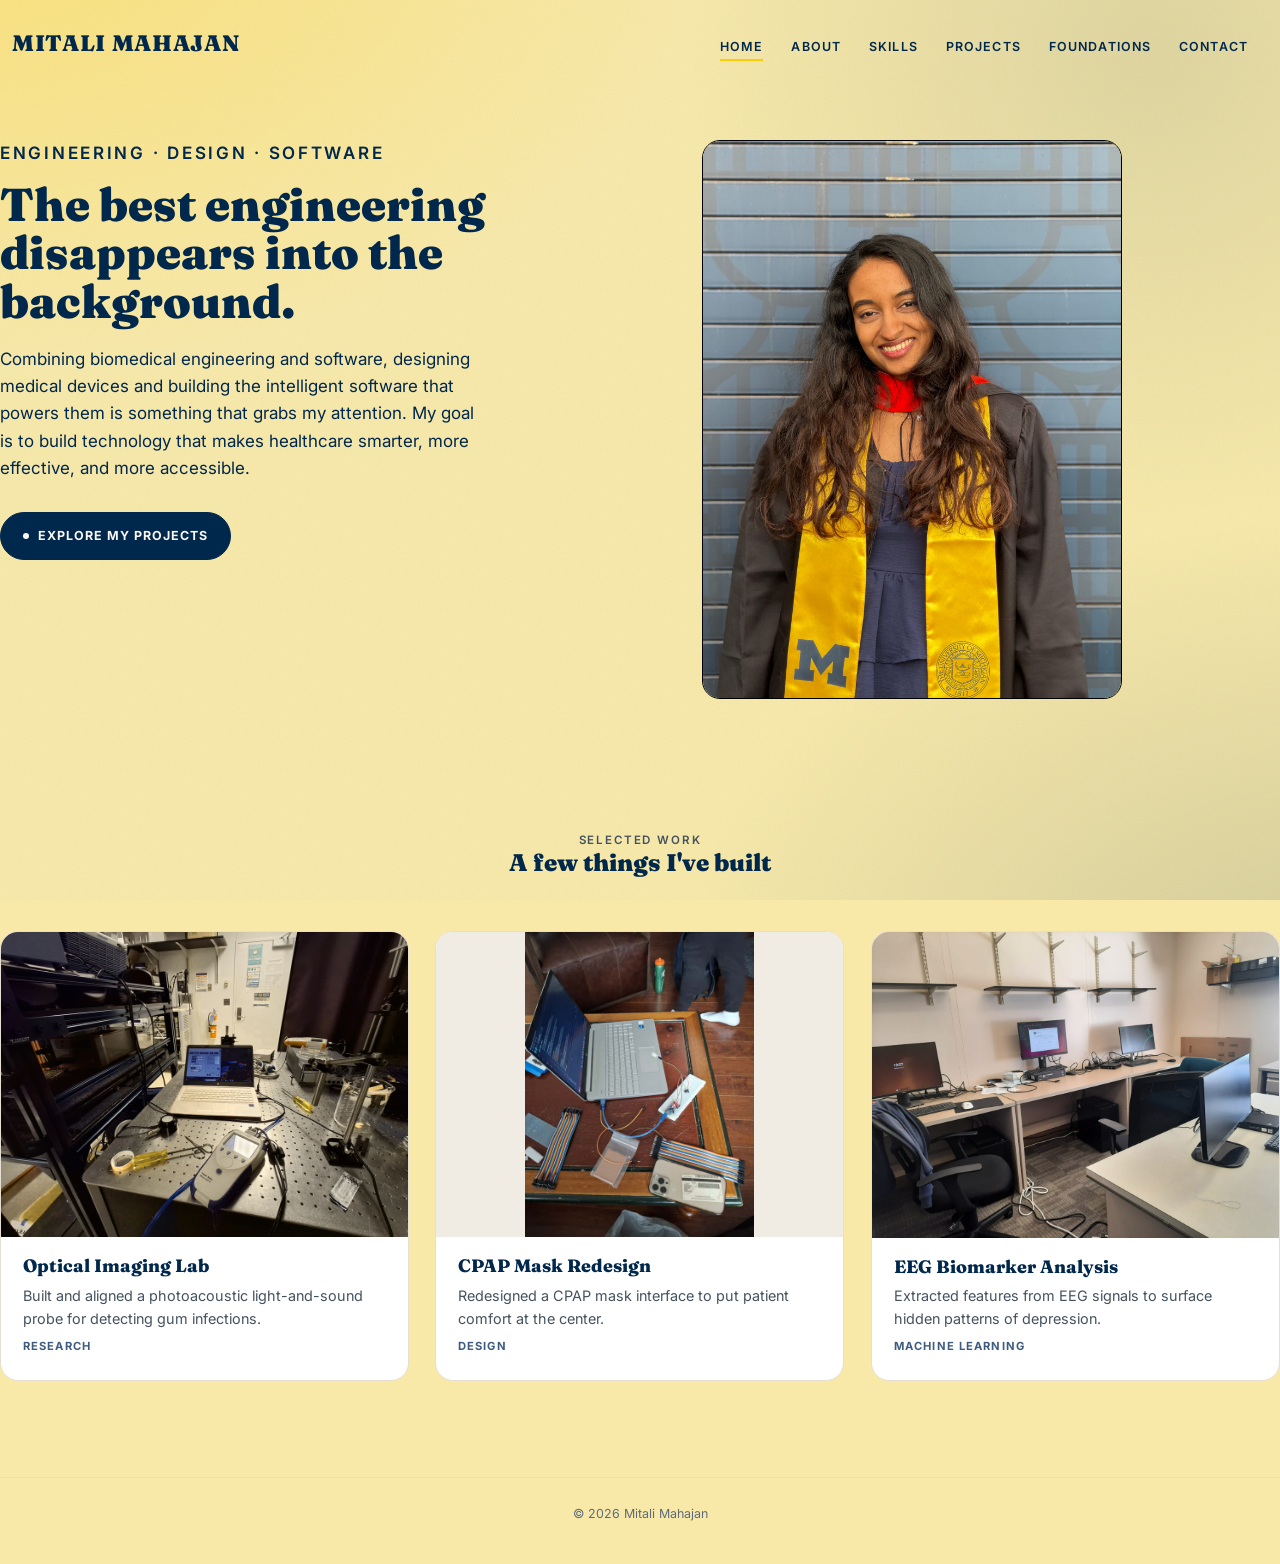
==== commit fbb9ffe1: "Update" ====
--- a/index.html
+++ b/index.html
@@ -7,7 +7,7 @@
 <meta name="description" content="Mitali Mahajan biomedical engineering &amp; software portfolio.">
 <link rel="preconnect" href="https://fonts.googleapis.com">
 <link href="https://fonts.googleapis.com/css2?family=Fraunces:wght@600;900&family=Inter:wght@400;500;600;700&display=swap" rel="stylesheet">
-<link rel="stylesheet" href="style.css?v=11">
+<link rel="stylesheet" href="style.css?v=39">
 <script>document.documentElement.classList.add('js');</script>
 </head>
 <body>
@@ -21,6 +21,7 @@
       <ul class="nav-links">
         <li><a href="index.html" aria-current="page">Home</a></li>
         <li><a href="about.html">About</a></li>
+        <li><a href="skills.html">Skills</a></li>
         <li><a href="projects.html">Projects</a></li>
         <li><a href="https://mitalimahajan2209.wixsite.com/mitali-mahajan" target="_blank" rel="noopener">Foundations</a></li>
         <li><a href="contact.html">Contact</a></li>
--- a/style.css
+++ b/style.css
@@ -52,7 +52,7 @@
 
 body {
   margin: 0;
-  background: var(--paper);
+  background: #f8e9a8;
   color: var(--blue);
   font-family: var(--font-body);
   font-size: 16px;
@@ -70,11 +70,11 @@
   inset: 0;
   z-index: -1;
   pointer-events: none;
-  background-color: var(--paper);
+  background-color: #f8e9a8;
   background-image:
-    radial-gradient(1250px 780px at 0% -8%, rgba(var(--maize-rgb), 0.42), transparent 56%),
-    radial-gradient(1150px 880px at 104% 114%, rgba(var(--blue-rgb), 0.26), transparent 58%),
-    radial-gradient(780px 780px at 90% 6%, rgba(var(--blue-rgb), 0.14), transparent 60%),
+    radial-gradient(1250px 780px at 0% -8%, rgba(var(--maize-rgb), 0.28), transparent 56%),
+    radial-gradient(1150px 880px at 104% 114%, rgba(var(--blue-rgb), 0.16), transparent 58%),
+    radial-gradient(780px 780px at 90% 6%, rgba(var(--blue-rgb), 0.10), transparent 60%),
     url("data:image/svg+xml,%3Csvg xmlns='http://www.w3.org/2000/svg' width='160' height='160'%3E%3Cfilter id='n'%3E%3CfeTurbulence type='fractalNoise' baseFrequency='0.8' numOctaves='2' stitchTiles='stitch'/%3E%3CfeColorMatrix type='saturate' values='0'/%3E%3C/filter%3E%3Crect width='100%25' height='100%25' filter='url(%23n)' opacity='0.09'/%3E%3C/svg%3E");
   background-repeat: no-repeat, no-repeat, no-repeat, repeat;
   background-size: auto, auto, auto, 160px 160px;
@@ -102,7 +102,7 @@
 
 /* ============ Layout shell ============ */
 .wrap {
-  max-width: 1080px;
+  max-width: 1360px;
   margin: 0 auto;
   padding: 0 32px;
 }
@@ -425,13 +425,19 @@
   align-items: stretch;
 }
 
-/* Photo fills the height of the text column and crops to fit. */
+/* Graphic fills the height of the text column, shown whole. */
+.about-media {
+  position: relative;
+}
+
 .about-photo {
   position: relative;
   overflow: hidden;
+  height: 100%;
   min-height: 320px;
   border-radius: var(--radius);
   border: 1px solid #000;
+  background: var(--blue);
 }
 
 .about-photo img {
@@ -439,28 +445,104 @@
   inset: 0;
   width: 100%;
   height: 100%;
-  object-fit: cover;
-  object-position: center 38%;
+  object-fit: contain;
+  object-position: center;
+}
+
+/* Default hint label, bottom-right of the graphic */
+.about-hint {
+  position: absolute;
+  right: 14px;
+  bottom: 12px;
+  z-index: 4;
+  font-family: ui-monospace, "SF Mono", Menlo, Consolas, monospace;
+  font-size: 0.66rem;
+  font-weight: 600;
+  letter-spacing: 0.14em;
+  text-transform: uppercase;
+  color: var(--maize);
+  opacity: 0.85;
+  pointer-events: none;
+  transition: opacity 0.35s ease;
+}
+
+.about-media:hover .about-hint {
+  opacity: 0;
+}
+
+/* Darken + meaning overlay, revealed on hover */
+.about-overlay {
+  position: absolute;
+  inset: 0;
+  z-index: 5;
+  display: flex;
+  flex-direction: column;
+  justify-content: center;
+  gap: 12px;
+  padding: 26px 28px;
+  background: rgba(var(--blue-rgb), 0.88);
+  text-align: left;
+  opacity: 0;
+  pointer-events: none;
+  transition: opacity 0.4s ease;
+}
+
+.about-media:hover .about-overlay {
+  opacity: 1;
+}
+
+.about-overlay p {
+  margin: 0;
+  font-size: 0.86rem;
+  line-height: 1.55;
+  color: #fff;
+}
+
+.about-overlay .about-overlay-eyebrow {
+  font-family: ui-monospace, "SF Mono", Menlo, Consolas, monospace;
+  font-size: 0.68rem;
+  font-weight: 700;
+  letter-spacing: 0.18em;
+  text-transform: uppercase;
+  color: var(--maize);
+  line-height: 1.2;
 }
 
 .about-text p + p {
   margin-top: 16px;
 }
 
-/* About page — Skills & Tools row */
+/* About page — categorized Skills & Tools grid */
 .about-skills {
   padding: 40px 0 8px;
   text-align: center;
 }
 
+.skill-groups {
+  display: grid;
+  grid-template-columns: repeat(3, 1fr);
+  gap: 40px 44px;
+  margin-top: 26px;
+  text-align: left;
+}
+
+.skill-group-title {
+  font-family: var(--font-body);
+  font-size: 1rem;
+  font-weight: 700;
+  color: var(--blue);
+  margin: 0 0 14px;
+  padding-bottom: 10px;
+  border-bottom: 1px solid var(--line);
+}
+
 .skill-list {
   list-style: none;
-  margin: 16px 0 0;
+  margin: 0;
   padding: 0;
   display: flex;
   flex-wrap: wrap;
-  justify-content: center;
-  gap: 12px;
+  gap: 10px;
 }
 
 .skill-list li {
@@ -473,29 +555,12 @@
   color: var(--blue);
 }
 
-/* "More" toggle — wrapper carries no pill, the button is the pill */
-.skill-list li.skill-more-wrap {
-  background: none;
-  border: 0;
-  padding: 0;
-}
-
-.skill-more {
-  font-family: inherit;
-  background: var(--fill);
-  border: 1px solid var(--fill-line);
-  border-radius: 999px;
-  padding: 10px 18px;
-  font-size: 0.85rem;
-  font-weight: 600;
-  color: var(--blue);
-  cursor: pointer;
-  transition: background 0.18s ease, border-color 0.18s ease;
-}
-
-.skill-more:hover {
-  background: var(--fill-hover);
-  border-color: var(--blue-bright);
+@media (max-width: 900px) {
+  .skill-groups { grid-template-columns: repeat(2, 1fr); }
+}
+
+@media (max-width: 600px) {
+  .skill-groups { grid-template-columns: 1fr; }
 }
 
 .detail-caption {
@@ -518,6 +583,30 @@
 .contact-wrap {
   padding: 88px 0 140px;
   text-align: center;
+}
+
+/* Full-page tiled tech-doodle backdrop (contact page only) */
+.doodle-bg {
+  position: fixed;
+  inset: 0;
+  z-index: -1;
+  pointer-events: none;
+  opacity: 0.7;
+  -webkit-mask-image: linear-gradient(to bottom, transparent 0%, transparent 6%, #000 36%);
+  mask-image: linear-gradient(to bottom, transparent 0%, transparent 6%, #000 36%);
+}
+
+.doodle-bg svg {
+  display: block;
+  width: 100%;
+  height: 100%;
+}
+
+/* Intro line under the "Contact" heading — matches .projects-intro p */
+.contact-intro {
+  color: var(--text-soft);
+  max-width: 46ch;
+  margin: 10px auto 0;
 }
 
 .contact-card {
@@ -532,6 +621,12 @@
   display: flex;
   flex-direction: column;
   gap: 20px;
+  transition: transform 0.18s ease, box-shadow 0.18s ease;
+}
+
+.contact-card:hover {
+  transform: translateY(-2px);
+  box-shadow: var(--shadow-lift);
 }
 
 .contact-row .label {
@@ -551,7 +646,17 @@
   text-decoration: none;
 }
 
-.contact-row a:hover { color: var(--blue-bright); }
+.contact-card .contact-row a {
+  transition: color 0.18s ease;
+}
+
+.contact-card .contact-row a:hover {
+  color: var(--blue-bright);
+  text-decoration: underline;
+  text-decoration-color: var(--maize);
+  text-underline-offset: 3px;
+  text-decoration-thickness: 2px;
+}
 
 /* ============ Footer ============ */
 .site-footer {
@@ -663,4 +768,173 @@
 a:focus-visible, button:focus-visible {
   outline: 2px solid var(--blue);
   outline-offset: 3px;
+}
+
+/* ============================================
+   Single-screen pages — about / skills / projects / contact
+   Compact vertical rhythm so the page fits one viewport.
+   ============================================ */
+.onepage body {
+  min-height: 100vh;
+  display: flex;
+  flex-direction: column;
+}
+.onepage main {
+  flex: 1 0 auto;
+  display: flex;
+  flex-direction: column;
+}
+.onepage main > * {
+  width: 100%;
+}
+.onepage .site-header .wrap {
+  padding-top: 14px;
+  padding-bottom: 14px;
+}
+.onepage .site-footer {
+  padding: 16px 0 18px;
+}
+
+/* about.html */
+.onepage .detail-hero {
+  padding: 28px 0 4px;
+}
+.onepage .detail-body {
+  padding: 26px 0 18px;
+}
+.onepage .about-photo {
+  min-height: 240px;
+}
+.onepage .about-text p + p {
+  margin-top: 10px;
+}
+.onepage .detail-nav {
+  padding: 16px 0 22px;
+}
+
+/* contact.html */
+.onepage .contact-wrap {
+  padding: 34px 0 34px;
+}
+
+/* projects.html */
+.onepage .projects-intro {
+  padding: 28px 0 4px;
+}
+.onepage .project-grid {
+  padding: 24px 0 26px;
+}
+.onepage .project-card .thumb {
+  aspect-ratio: 16 / 10;
+}
+
+/* skills.html */
+.onepage .skills-hero {
+  padding: 24px 0 2px;
+}
+.onepage .about-skills {
+  padding: 20px 0 6px;
+}
+.onepage .skill-groups {
+  gap: 18px 36px;
+}
+.onepage .skill-group-title {
+  margin-bottom: 10px;
+  padding-bottom: 7px;
+}
+
+/* only lock scrolling + vertically centre on screens tall/wide enough to fit it */
+@media (min-width: 900px) and (min-height: 700px) {
+  .onepage {
+    overflow: hidden;
+  }
+  .onepage main {
+    justify-content: center;
+  }
+}
+
+/* ============================================
+   skills.html — dark navy theme (scoped)
+   ============================================ */
+body.skills-page {
+  background: linear-gradient(165deg, var(--blue-deep) 0%, var(--blue) 58%, #012c56 100%);
+  color: var(--paper);
+}
+
+
+/* repurpose the fixed ambient layer as a faint radar-ring field,
+   masked away near the top so the heading stays clean */
+body.skills-page::before {
+  background-color: transparent;
+  background-image:
+    repeating-radial-gradient(circle at 58% 48%,
+      rgba(238, 242, 247, 0.09) 0 1.5px,
+      transparent 1.5px 92px);
+  background-repeat: no-repeat;
+  background-size: auto;
+  -webkit-mask-image: linear-gradient(to bottom, transparent 0%, transparent 15%, rgba(0, 0, 0, 0.45) 38%, #000 76%);
+          mask-image: linear-gradient(to bottom, transparent 0%, transparent 15%, rgba(0, 0, 0, 0.45) 38%, #000 76%);
+}
+
+/* nav + footer + floating button contrast on dark */
+.skills-page .site-header .logo,
+.skills-page .site-header nav a {
+  color: var(--paper);
+}
+.skills-page .site-header .logo:hover,
+.skills-page .site-header nav a:hover,
+.skills-page .site-header nav a:focus-visible {
+  color: var(--maize);
+}
+.skills-page .site-footer {
+  border-top-color: rgba(238, 242, 247, 0.12);
+  color: rgba(238, 242, 247, 0.55);
+}
+.skills-page .home-float.pill-btn {
+  border-color: var(--maize);
+}
+
+/* heading area — left-aligned serif + gold subtext */
+.skills-page .skills-hero {
+  padding: 64px 0 4px;
+  text-align: left;
+}
+.skills-page .skills-hero h1 {
+  font-size: clamp(2.2rem, 4.4vw, 3.1rem);
+  color: var(--paper);
+}
+
+/* category headings + gold count badge + gold-olive underline */
+.skills-page .skill-group-title {
+  display: flex;
+  align-items: center;
+  gap: 10px;
+  color: var(--paper);
+  border-bottom-color: rgba(var(--maize-rgb), 0.38);
+}
+.skills-page .skill-count {
+  flex: none;
+  font-family: var(--font-body);
+  font-size: 0.7rem;
+  font-weight: 700;
+  line-height: 1;
+  color: var(--blue);
+  background: var(--maize);
+  border-radius: 999px;
+  padding: 3px 7px;
+}
+
+/* tighter, smaller outlined pills */
+.skills-page .skill-groups {
+  gap: 30px 36px;
+}
+.skills-page .skill-list {
+  gap: 6px;
+}
+.skills-page .skill-list li {
+  background: transparent;
+  border-color: rgba(238, 242, 247, 0.26);
+  color: var(--paper);
+  padding: 6px 12px;
+  font-size: 0.78rem;
 }
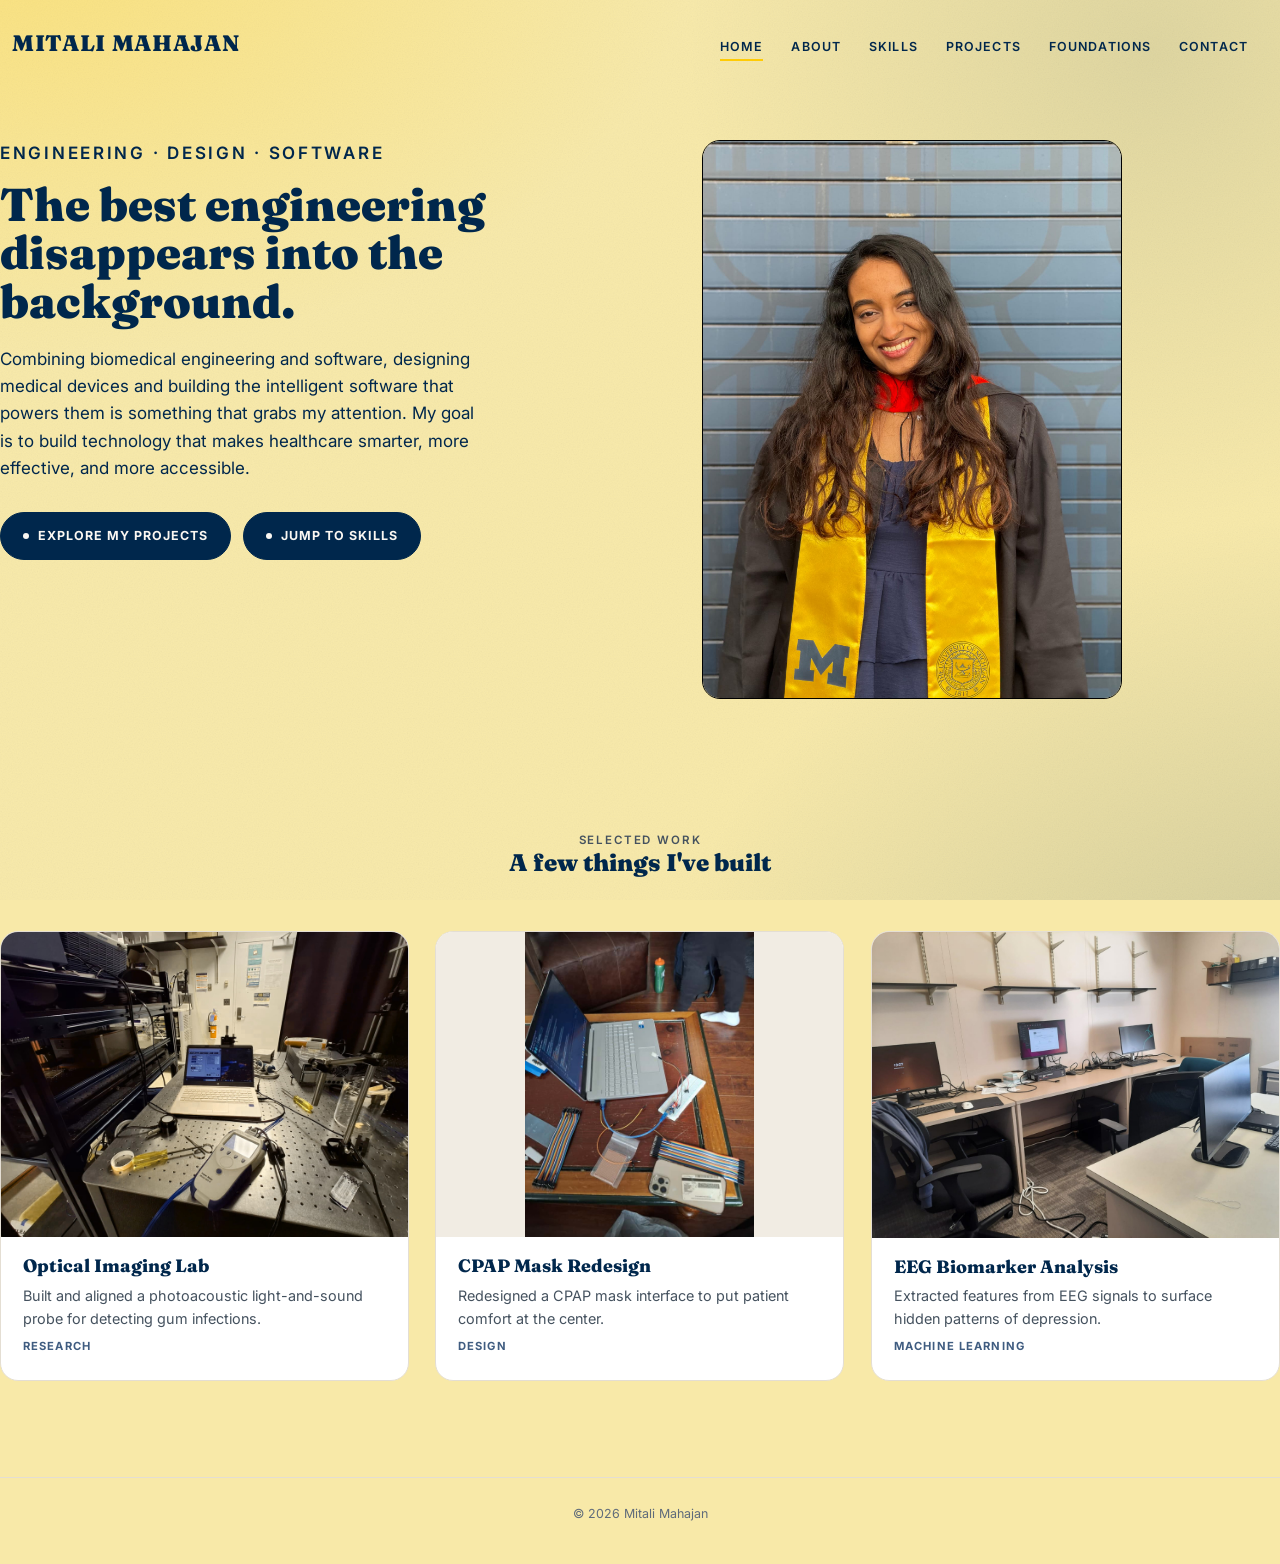
==== commit 04189630: "Update" ====
--- a/index.html
+++ b/index.html
@@ -7,7 +7,7 @@
 <meta name="description" content="Mitali Mahajan biomedical engineering &amp; software portfolio.">
 <link rel="preconnect" href="https://fonts.googleapis.com">
 <link href="https://fonts.googleapis.com/css2?family=Fraunces:wght@600;900&family=Inter:wght@400;500;600;700&display=swap" rel="stylesheet">
-<link rel="stylesheet" href="style.css?v=39">
+<link rel="stylesheet" href="style.css?v=43">
 <script>document.documentElement.classList.add('js');</script>
 </head>
 <body>
@@ -38,6 +38,7 @@
       <p class="reveal">Combining biomedical engineering and software, designing medical devices and building the intelligent software that powers them is something that grabs my attention. My goal is to build technology that makes healthcare smarter, more effective, and more accessible.</p>
       <p class="reveal hero-cta">
         <a class="pill-btn" href="projects.html"><span class="dot"></span>Explore my projects</a>
+        <a class="pill-btn" href="skills.html"><span class="dot"></span>Jump to skills</a>
       </p>
     </div>
     <div class="hero-portrait reveal">
--- a/style.css
+++ b/style.css
@@ -215,6 +215,9 @@
 
 .hero .hero-cta {
   margin: 30px 0 0;
+  display: flex;
+  flex-wrap: wrap;
+  gap: 12px;
 }
 
 .hero-portrait {
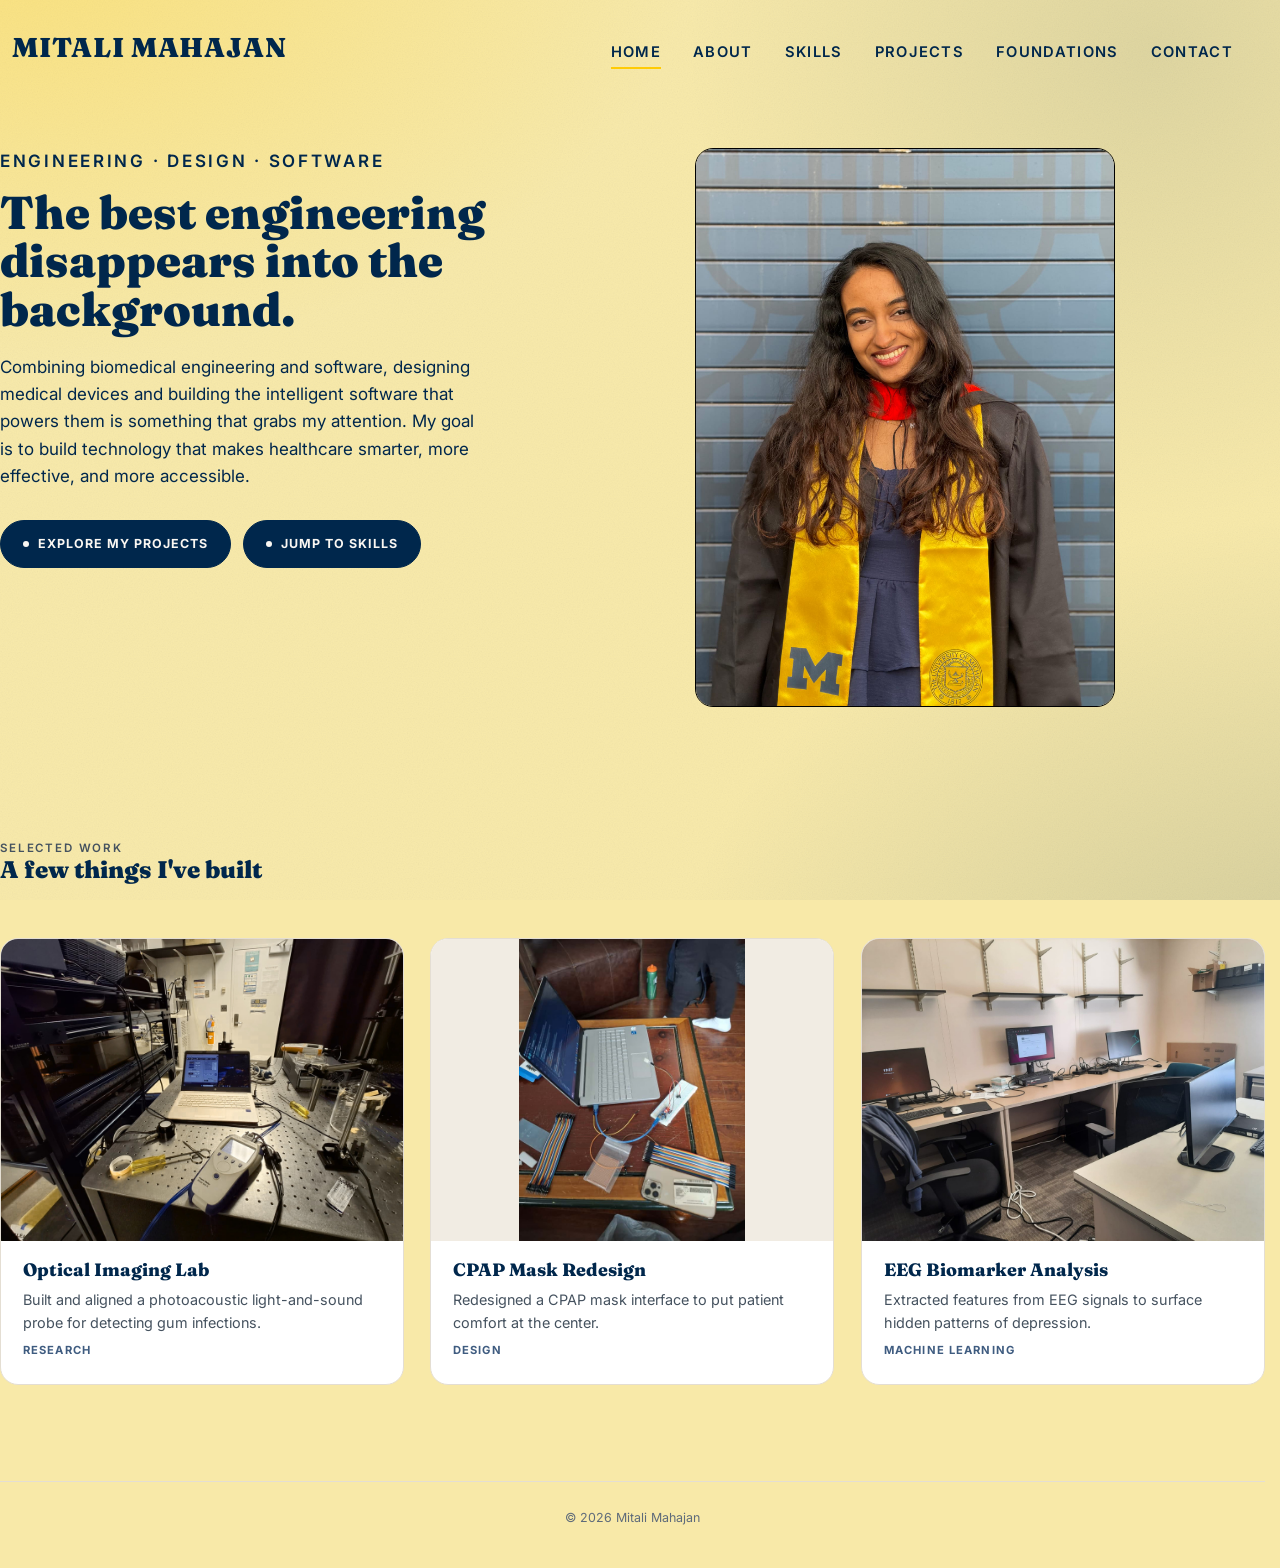
==== commit 62fdedd3: "Update" ====
--- a/index.html
+++ b/index.html
@@ -7,7 +7,7 @@
 <meta name="description" content="Mitali Mahajan biomedical engineering &amp; software portfolio.">
 <link rel="preconnect" href="https://fonts.googleapis.com">
 <link href="https://fonts.googleapis.com/css2?family=Fraunces:wght@600;900&family=Inter:wght@400;500;600;700&display=swap" rel="stylesheet">
-<link rel="stylesheet" href="style.css?v=43">
+<link rel="stylesheet" href="style.css?v=46">
 <script>document.documentElement.classList.add('js');</script>
 </head>
 <body>
--- a/style.css
+++ b/style.css
@@ -48,7 +48,13 @@
 
 * { box-sizing: border-box; }
 
-html { scroll-behavior: smooth; }
+html {
+  scroll-behavior: smooth;
+  /* Always reserve the scrollbar's width so page content (and the header)
+     sits at the same x-position whether or not a page scrolls. */
+  overflow-y: scroll;
+  scrollbar-gutter: stable;
+}
 
 body {
   margin: 0;
@@ -252,7 +258,7 @@
 /* ============ Projects grid ============ */
 .projects-intro {
   padding: 64px 0 8px;
-  text-align: center;
+  text-align: left;
 }
 
 .projects-intro h1 {
@@ -263,7 +269,7 @@
 .projects-intro p {
   color: var(--text-soft);
   max-width: 52ch;
-  margin: 0 auto;
+  margin: 0;
 }
 
 .project-grid {
@@ -371,7 +377,7 @@
 /* ============ Project detail pages ============ */
 .detail-hero {
   padding: 56px 0 8px;
-  text-align: center;
+  text-align: left;
 }
 
 .detail-hero h1 {
@@ -689,7 +695,7 @@
 .site-header .logo {
   font-family: var(--font-display);
   font-weight: 900;
-  font-size: 1.4rem;
+  font-size: 1.7rem;
   letter-spacing: 0.03em;
   text-transform: uppercase;
   text-decoration: none;
@@ -700,7 +706,7 @@
 .site-header nav { margin-left: auto; }
 .site-header nav ul {
   display: flex;
-  gap: 28px;
+  gap: 32px;
   list-style: none;
   margin: 0;
   padding: 0;
@@ -711,7 +717,7 @@
   display: inline-block;
   color: var(--blue);
   text-decoration: none;
-  font-size: 0.78rem;
+  font-size: 0.92rem;
   font-weight: 600;
   letter-spacing: 0.09em;
   text-transform: uppercase;
@@ -742,8 +748,8 @@
     column-gap: 24px;
     padding: 18px 22px;
   }
-  .site-header .logo { font-size: 1.2rem; }
-  .site-header nav ul { gap: 18px; }
+  .site-header .logo { font-size: 1.4rem; }
+  .site-header nav ul { gap: 20px; }
 
   .hero {
     grid-template-columns: 1fr;
